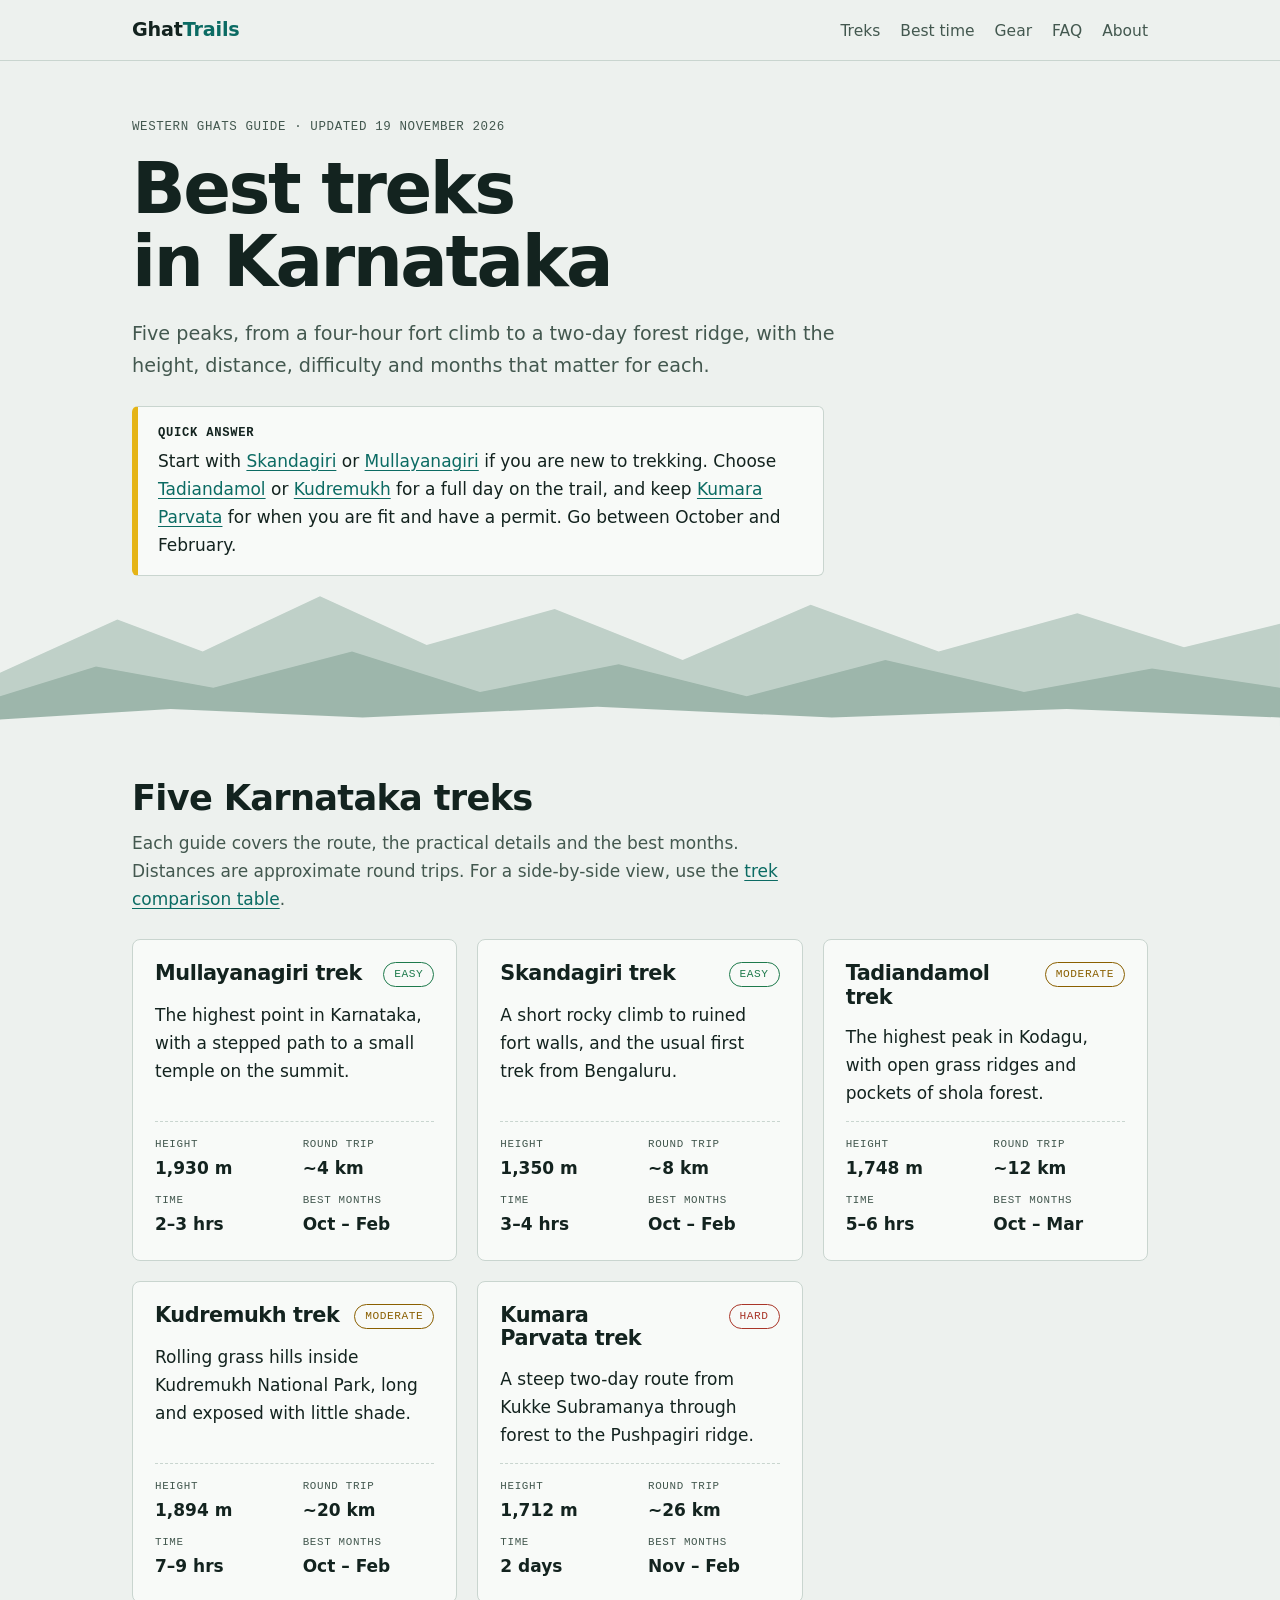
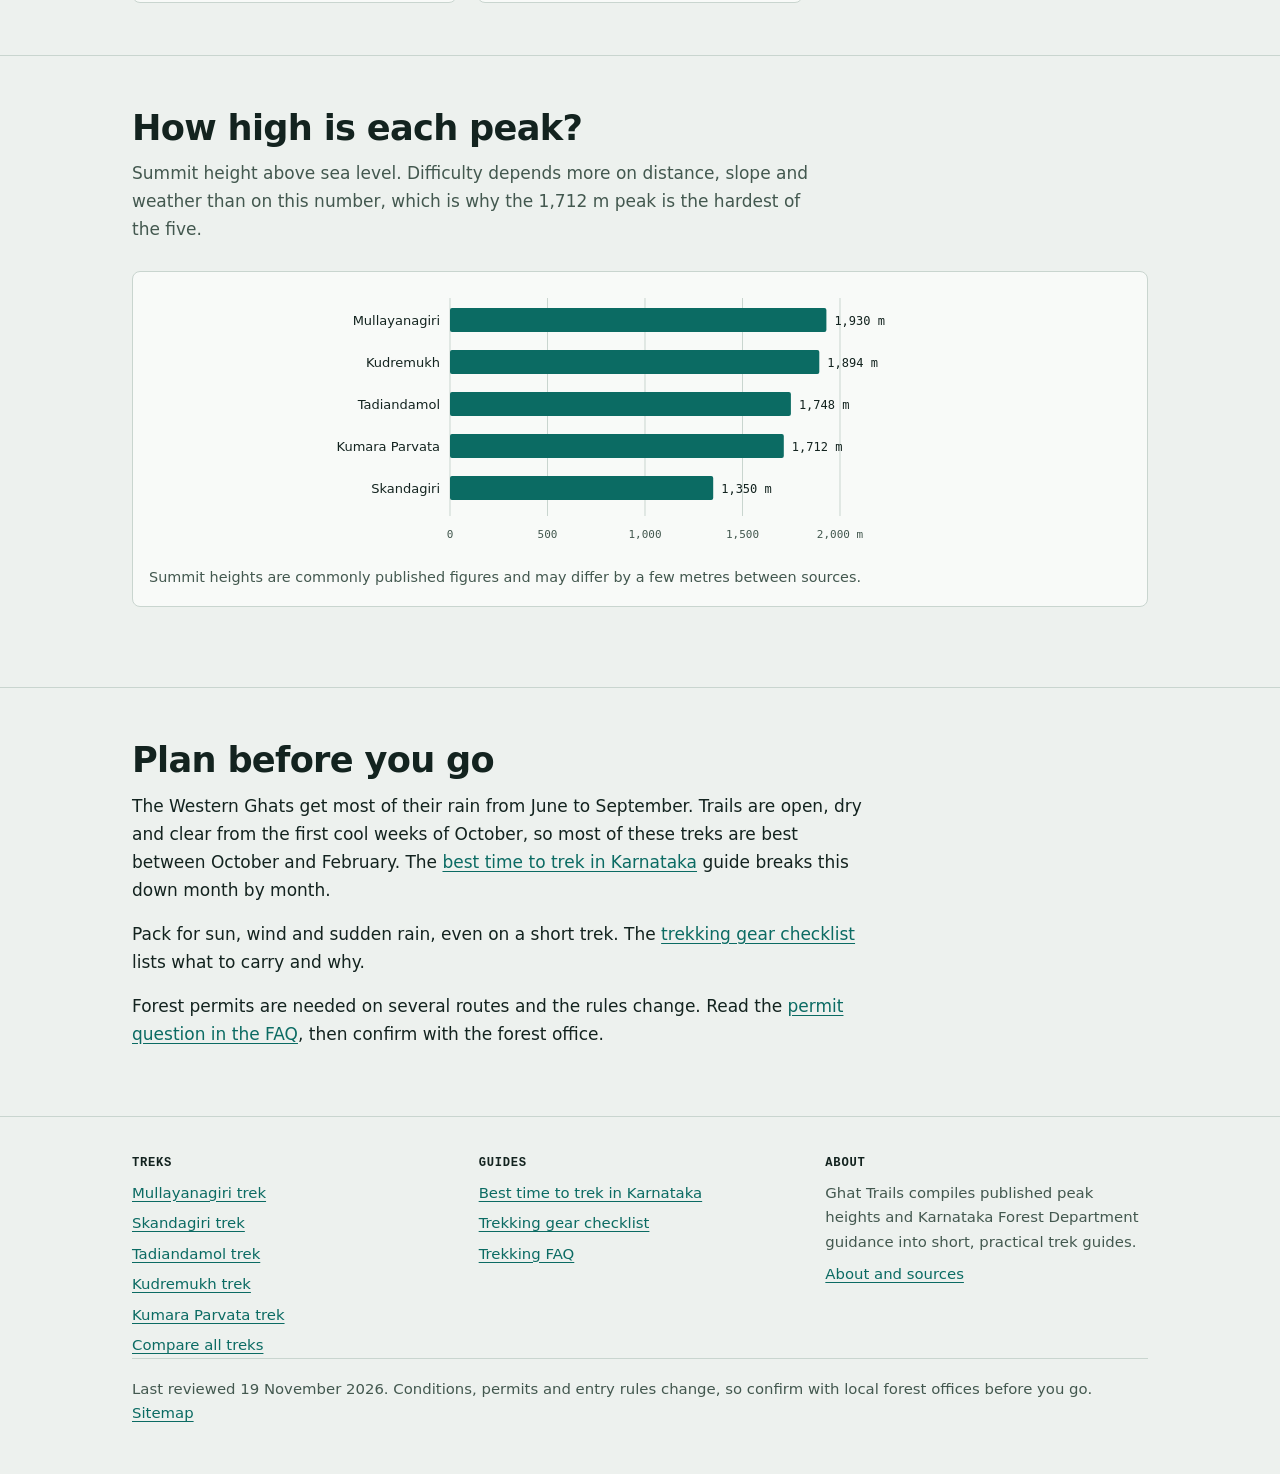
==== index.html @ 675d7906 "Add files via upload" ====
<!doctype html>
<html lang="en-IN">
<head>
<meta charset="utf-8">
<meta name="viewport" content="width=device-width, initial-scale=1">
<title>Best Treks in Karnataka: 5 Peaks Compared | Ghat Trails</title>
<meta name="description" content="Compare five Karnataka treks by height, distance and difficulty, and find the best months to go, from Skandagiri to Kumara Parvata.">
<link rel="canonical" href="https://ghat-trails-karnataka-trekking.netlify.app/">
<meta name="robots" content="index, follow, max-image-preview:large">
<meta name="theme-color" content="#EDF1EE" media="(prefers-color-scheme: light)">
<meta name="theme-color" content="#0E1815" media="(prefers-color-scheme: dark)">
<link rel="icon" href="/img/favicon.svg" type="image/svg+xml">
<meta property="og:site_name" content="Ghat Trails">
<meta property="og:type" content="website">
<meta property="og:title" content="Best Treks in Karnataka: 5 Peaks Compared | Ghat Trails">
<meta property="og:description" content="Compare five Karnataka treks by height, distance and difficulty, and find the best months to go, from Skandagiri to Kumara Parvata.">
<meta property="og:url" content="https://ghat-trails-karnataka-trekking.netlify.app/">
<meta property="og:locale" content="en_IN">
<meta property="og:image" content="https://ghat-trails-karnataka-trekking.netlify.app/img/og-image.png">
<meta property="og:image:width" content="1200">
<meta property="og:image:height" content="630">
<meta property="og:image:alt" content="Layered mountain ridges with the text Best treks in Karnataka">
<meta name="twitter:card" content="summary_large_image">
<meta name="twitter:title" content="Best Treks in Karnataka: 5 Peaks Compared | Ghat Trails">
<meta name="twitter:description" content="Compare five Karnataka treks by height, distance and difficulty, and find the best months to go, from Skandagiri to Kumara Parvata.">
<meta name="twitter:image" content="https://ghat-trails-karnataka-trekking.netlify.app/img/og-image.png">
<link rel="stylesheet" href="/assets/css/style.d037eced.css">
<script type="application/ld+json">{"@context": "https://schema.org", "@type": "WebSite", "name": "Ghat Trails", "url": "https://ghat-trails-karnataka-trekking.netlify.app/", "inLanguage": "en-IN", "publisher": {"@type": "Organization", "name": "Ghat Trails", "url": "https://ghat-trails-karnataka-trekking.netlify.app/"}}</script>
<script type="application/ld+json">{"@context": "https://schema.org", "@type": "ItemList", "name": "Treks in Karnataka", "itemListElement": [{"@type": "ListItem", "position": 1, "name": "Mullayanagiri trek", "url": "https://ghat-trails-karnataka-trekking.netlify.app/treks/mullayanagiri/"}, {"@type": "ListItem", "position": 2, "name": "Skandagiri trek", "url": "https://ghat-trails-karnataka-trekking.netlify.app/treks/skandagiri/"}, {"@type": "ListItem", "position": 3, "name": "Tadiandamol trek", "url": "https://ghat-trails-karnataka-trekking.netlify.app/treks/tadiandamol/"}, {"@type": "ListItem", "position": 4, "name": "Kudremukh trek", "url": "https://ghat-trails-karnataka-trekking.netlify.app/treks/kudremukh/"}, {"@type": "ListItem", "position": 5, "name": "Kumara Parvata trek", "url": "https://ghat-trails-karnataka-trekking.netlify.app/treks/kumara-parvata/"}]}</script>
</head>
<body>
<a class="skip" href="#main">Skip to content</a>
<header class="site-head"><div class="wrap"><a class="brand" href="/">Ghat<span>Trails</span></a>
<nav aria-label="Primary"><ul><li><a href="/treks/">Treks</a></li><li><a href="/guides/best-time-to-trek-in-karnataka/">Best time</a></li><li><a href="/guides/trekking-gear-checklist/">Gear</a></li><li><a href="/faq/">FAQ</a></li><li><a href="/about/">About</a></li></ul></nav></div></header>
<main id="main">
<div class="hero"><div class="wrap">
<p class="meta-line">Western Ghats guide · Updated 19 November 2026</p>
<h1>Best treks in Karnataka</h1>
<p class="lede">Five peaks, from a four-hour fort climb to a two-day forest ridge, with the height, distance, difficulty and months that matter for each.</p>
<div class="quick"><strong>Quick answer</strong><p>Start with <a href="/treks/skandagiri/">Skandagiri</a> or <a href="/treks/mullayanagiri/">Mullayanagiri</a> if you are new to trekking. Choose <a href="/treks/tadiandamol/">Tadiandamol</a> or <a href="/treks/kudremukh/">Kudremukh</a> for a full day on the trail, and keep <a href="/treks/kumara-parvata/">Kumara Parvata</a> for when you are fit and have a permit. Go between October and February.</p></div>
</div>
<img class="ridge" src="/img/ridge.svg" width="1200" height="140" alt="" decoding="async">
</div>
<section class="block" aria-labelledby="treks-h"><div class="wrap">
<h2 id="treks-h">Five Karnataka treks</h2>
<p class="sec-intro">Each guide covers the route, the practical details and the best months. Distances are approximate round trips. For a side-by-side view, use the <a href="/treks/">trek comparison table</a>.</p>
<div class="cards"><article class="card"><div class="card-top"><h3><a href="/treks/mullayanagiri/">Mullayanagiri trek</a></h3><span class="pill easy">Easy</span></div><p>The highest point in Karnataka, with a stepped path to a small temple on the summit.</p><dl class="facts"><div><dt>Height</dt><dd>1,930 m</dd></div><div><dt>Round trip</dt><dd>~4 km</dd></div><div><dt>Time</dt><dd>2–3 hrs</dd></div><div><dt>Best months</dt><dd>Oct – Feb</dd></div></dl></article><article class="card"><div class="card-top"><h3><a href="/treks/skandagiri/">Skandagiri trek</a></h3><span class="pill easy">Easy</span></div><p>A short rocky climb to ruined fort walls, and the usual first trek from Bengaluru.</p><dl class="facts"><div><dt>Height</dt><dd>1,350 m</dd></div><div><dt>Round trip</dt><dd>~8 km</dd></div><div><dt>Time</dt><dd>3–4 hrs</dd></div><div><dt>Best months</dt><dd>Oct – Feb</dd></div></dl></article><article class="card"><div class="card-top"><h3><a href="/treks/tadiandamol/">Tadiandamol trek</a></h3><span class="pill moderate">Moderate</span></div><p>The highest peak in Kodagu, with open grass ridges and pockets of shola forest.</p><dl class="facts"><div><dt>Height</dt><dd>1,748 m</dd></div><div><dt>Round trip</dt><dd>~12 km</dd></div><div><dt>Time</dt><dd>5–6 hrs</dd></div><div><dt>Best months</dt><dd>Oct – Mar</dd></div></dl></article><article class="card"><div class="card-top"><h3><a href="/treks/kudremukh/">Kudremukh trek</a></h3><span class="pill moderate">Moderate</span></div><p>Rolling grass hills inside Kudremukh National Park, long and exposed with little shade.</p><dl class="facts"><div><dt>Height</dt><dd>1,894 m</dd></div><div><dt>Round trip</dt><dd>~20 km</dd></div><div><dt>Time</dt><dd>7–9 hrs</dd></div><div><dt>Best months</dt><dd>Oct – Feb</dd></div></dl></article><article class="card"><div class="card-top"><h3><a href="/treks/kumara-parvata/">Kumara Parvata trek</a></h3><span class="pill hard">Hard</span></div><p>A steep two-day route from Kukke Subramanya through forest to the Pushpagiri ridge.</p><dl class="facts"><div><dt>Height</dt><dd>1,712 m</dd></div><div><dt>Round trip</dt><dd>~26 km</dd></div><div><dt>Time</dt><dd>2 days</dd></div><div><dt>Best months</dt><dd>Nov – Feb</dd></div></dl></article></div>
</div></section>
<section class="block" aria-labelledby="height-h"><div class="wrap">
<h2 id="height-h">How high is each peak?</h2>
<p class="sec-intro">Summit height above sea level. Difficulty depends more on distance, slope and weather than on this number, which is why the 1,712 m peak is the hardest of the five.</p>
<figure class="figure-box"><img src="/img/elevation-all.svg" width="640" height="268" alt="Bar chart of five Karnataka summit heights: Mullayanagiri 1,930 m, Kudremukh 1,894 m, Tadiandamol 1,748 m, Kumara Parvata 1,712 m, Skandagiri 1,350 m." loading="lazy" decoding="async"><figcaption>Summit heights are commonly published figures and may differ by a few metres between sources.</figcaption></figure>
</div></section>
<section class="block" aria-labelledby="plan-h"><div class="wrap">
<h2 id="plan-h">Plan before you go</h2>
<div class="prose">
<p>The Western Ghats get most of their rain from June to September. Trails are open, dry and clear from the first cool weeks of October, so most of these treks are best between October and February. The <a href="/guides/best-time-to-trek-in-karnataka/">best time to trek in Karnataka</a> guide breaks this down month by month.</p>
<p>Pack for sun, wind and sudden rain, even on a short trek. The <a href="/guides/trekking-gear-checklist/">trekking gear checklist</a> lists what to carry and why.</p>
<p>Forest permits are needed on several routes and the rules change. Read the <a href="/faq/#permit">permit question in the FAQ</a>, then confirm with the forest office.</p>
</div>
</div></section>
</main>
<footer class="site-foot"><div class="wrap"><div class="cols"><div><h2>Treks</h2><ul><li><a href="/treks/mullayanagiri/">Mullayanagiri trek</a></li><li><a href="/treks/skandagiri/">Skandagiri trek</a></li><li><a href="/treks/tadiandamol/">Tadiandamol trek</a></li><li><a href="/treks/kudremukh/">Kudremukh trek</a></li><li><a href="/treks/kumara-parvata/">Kumara Parvata trek</a></li><li><a href="/treks/">Compare all treks</a></li></ul></div><div><h2>Guides</h2><ul><li><a href="/guides/best-time-to-trek-in-karnataka/">Best time to trek in Karnataka</a></li><li><a href="/guides/trekking-gear-checklist/">Trekking gear checklist</a></li><li><a href="/faq/">Trekking FAQ</a></li></ul></div><div><h2>About</h2><p>Ghat Trails compiles published peak heights and Karnataka Forest Department guidance into short, practical trek guides.</p><p><a href="/about/">About and sources</a></p></div></div><p class="legal">Last reviewed 19 November 2026. Conditions, permits and entry rules change, so confirm with local forest offices before you go. <a href="/sitemap.xml">Sitemap</a></p></div></footer>
</body>
</html>
---- assets/css/style.d037eced.css ----
:root{
  --bg:#EDF1EE;--surface:#F8FAF8;--ink:#13231F;--muted:#43584F;--line:#C9D5CF;
  --accent:#0B6B63;--accent-ink:#FFFFFF;--flag:#E5B416;
  --easy:#1E7A4C;--mod:#8A5F00;--hard:#A93528;
  --display:"Avenir Next","Segoe UI Variable Display","Segoe UI",system-ui,sans-serif;
  --body:system-ui,-apple-system,"Segoe UI",Roboto,"Noto Sans",sans-serif;
  --mono:ui-monospace,"SF Mono",Menlo,Consolas,monospace;
  color-scheme:light dark;
}
@media (prefers-color-scheme:dark){
  :root{--bg:#0E1815;--surface:#15241F;--ink:#E6EFEA;--muted:#9DB3AB;--line:#2A3C36;
    --accent:#4FC1B5;--accent-ink:#04201C;--easy:#55C68C;--mod:#E5B416;--hard:#F08A7C}
}
*,*::before,*::after{box-sizing:border-box}
html{-webkit-text-size-adjust:100%;scroll-behavior:smooth}
body{margin:0;background:var(--bg);color:var(--ink);font:1.0625rem/1.65 var(--body)}
img{max-width:100%;height:auto;display:block}
a{color:var(--accent);text-underline-offset:3px}
a:focus-visible,button:focus-visible,summary:focus-visible{outline:3px solid var(--accent);outline-offset:3px;border-radius:4px}
.skip{position:absolute;left:-999px;top:8px;background:var(--accent);color:var(--accent-ink);padding:10px 16px;border-radius:6px;z-index:20}
.skip:focus{left:8px}
.wrap{max-width:1080px;margin-inline:auto;padding-inline:clamp(16px,4vw,32px)}

.site-head{border-bottom:1px solid var(--line)}
.site-head .wrap{display:flex;flex-wrap:wrap;align-items:center;justify-content:space-between;gap:8px 24px;padding-block:14px}
.brand{font-family:var(--display);font-weight:800;font-size:1.2rem;letter-spacing:-.01em;color:var(--ink);text-decoration:none}
.brand span{color:var(--accent)}
.site-head ul{display:flex;flex-wrap:wrap;gap:4px 20px;list-style:none;margin:0;padding:0}
.site-head nav a{color:var(--muted);text-decoration:none;padding:6px 0;border-bottom:2px solid transparent;font-size:.97rem}
.site-head nav a:hover,.site-head nav a[aria-current]{color:var(--ink);border-bottom-color:var(--accent)}

.hero{position:relative;overflow:hidden}
.hero .wrap{position:relative;z-index:1;padding-block:56px 150px}
.ridge{position:absolute;left:0;bottom:0;width:100%;height:auto}
.meta-line{font-family:var(--mono);font-size:.78rem;letter-spacing:.05em;text-transform:uppercase;color:var(--muted);margin:0 0 16px}
h1,h2,h3{font-family:var(--display);line-height:1.12;letter-spacing:-.02em;text-wrap:balance}
h1{font-size:clamp(2.3rem,7vw,4.4rem);font-weight:800;letter-spacing:-.035em;line-height:1.03;margin:0 0 20px;max-width:15ch}
.page-head h1{font-size:clamp(2rem,5.5vw,3.2rem);max-width:22ch}
h2{font-size:clamp(1.6rem,3.6vw,2.2rem);font-weight:750;margin:0 0 12px}
h3{font-size:1.3rem;font-weight:700;margin:0}
.lede{font-size:1.2rem;max-width:58ch;color:var(--muted);margin:0 0 24px}
.quick{display:grid;gap:4px;max-width:64ch;background:var(--surface);border:1px solid var(--line);border-left:6px solid var(--flag);border-radius:6px;padding:16px 20px}
.quick strong{font-family:var(--mono);font-size:.76rem;letter-spacing:.06em;text-transform:uppercase}
.quick p{margin:0}

.block{padding-block:52px}
.block+.block{border-top:1px solid var(--line)}
.sec-intro{max-width:64ch;color:var(--muted);margin:0 0 26px}
.page-head{padding-block:28px 8px}
.crumbs{list-style:none;margin:0;padding:18px 0 0;display:flex;flex-wrap:wrap;gap:4px 8px;font-size:.9rem;color:var(--muted)}
.crumbs li+li::before{content:"/";margin-right:8px;color:var(--line)}
.crumbs a{color:var(--muted)}
.prose{max-width:68ch}
.prose h2{margin-top:2.4rem}
.prose p{margin:0 0 1rem}
.prose ul{padding-left:1.2rem}
.prose li{margin-bottom:.5rem}

.cards{display:grid;grid-template-columns:repeat(auto-fit,minmax(min(100%,320px),1fr));gap:20px}
.card{background:var(--surface);border:1px solid var(--line);border-radius:8px;padding:22px;display:flex;flex-direction:column;gap:14px;min-width:0}
.card-top{display:flex;justify-content:space-between;align-items:flex-start;gap:12px}
.card h3 a{color:var(--ink);text-decoration:none}
.card h3 a:hover{color:var(--accent);text-decoration:underline}
.card p{margin:0}
.pill{font-family:var(--mono);font-size:.7rem;letter-spacing:.05em;text-transform:uppercase;border:1px solid currentColor;border-radius:999px;padding:2px 10px;white-space:nowrap}
.pill.easy{color:var(--easy)}.pill.moderate{color:var(--mod)}.pill.hard{color:var(--hard)}
.facts{display:grid;grid-template-columns:1fr 1fr;gap:10px 16px;margin:auto 0 0;padding-top:14px;border-top:1px dashed var(--line)}
.facts div{min-width:0}
.facts dt{font-family:var(--mono);font-size:.68rem;letter-spacing:.06em;text-transform:uppercase;color:var(--muted)}
.facts dd{margin:0;font-weight:600;font-variant-numeric:tabular-nums;overflow-wrap:anywhere}
.facts-lg{grid-template-columns:repeat(auto-fit,minmax(150px,1fr));background:var(--surface);border:1px solid var(--line);border-radius:8px;padding:18px 20px;margin:24px 0 8px}

.figure-box{margin:28px 0;background:var(--surface);border:1px solid var(--line);border-radius:8px;padding:16px}
.figure-box img{width:100%;max-width:640px;margin-inline:auto}
.figure-box figcaption{color:var(--muted);font-size:.9rem;margin-top:10px}

.table-wrap{overflow-x:auto;border:1px solid var(--line);border-radius:8px;background:var(--surface)}
table{border-collapse:collapse;width:100%;min-width:680px}
caption{text-align:left;padding:14px 16px;color:var(--muted);font-size:.92rem}
th,td{padding:12px 16px;text-align:left;border-top:1px solid var(--line);vertical-align:top}
thead th{font-family:var(--mono);font-size:.7rem;letter-spacing:.06em;text-transform:uppercase;color:var(--muted)}
tbody th{font-weight:600}
td{font-variant-numeric:tabular-nums}

.filters{display:flex;flex-wrap:wrap;gap:8px;margin:0 0 16px}
.filters button{font:inherit;font-size:.95rem;padding:8px 16px;border-radius:999px;cursor:pointer;background:transparent;color:var(--ink);border:1px solid var(--line)}
.filters button:hover{border-color:var(--accent)}
.filters button[aria-pressed="true"]{background:var(--accent);color:var(--accent-ink);border-color:var(--accent)}
.status{color:var(--muted);font-size:.9rem;margin:0 0 12px;min-height:1.5em}

.months{display:grid;grid-template-columns:repeat(12,1fr);gap:4px;margin:0 0 18px;padding:0;list-style:none}
.months li{text-align:center;padding:10px 0 8px;border-radius:4px;font-family:var(--mono);font-size:.78rem;border:1px solid var(--line);background:var(--surface)}
.months .best{background:var(--accent);color:var(--accent-ink);border-color:var(--accent)}
.months .warm{background:transparent;border-style:dashed}
.months .rain{color:var(--muted);background:repeating-linear-gradient(135deg,transparent 0 5px,var(--line) 5px 6px)}
.legend{display:flex;flex-wrap:wrap;gap:8px 22px;font-size:.92rem;color:var(--muted);list-style:none;padding:0;margin:0 0 24px}
.legend li::before{content:"";display:inline-block;width:12px;height:12px;border-radius:3px;margin-right:8px;vertical-align:-1px;border:1px solid var(--line)}
.legend .l-best::before{background:var(--accent);border-color:var(--accent)}
.legend .l-warm::before{border-style:dashed}
.legend .l-rain::before{background:repeating-linear-gradient(135deg,transparent 0 3px,var(--line) 3px 4px)}
@media (max-width:560px){.months{grid-template-columns:repeat(6,1fr)}}

.checklist{list-style:none;margin:0;padding:0;display:grid;grid-template-columns:repeat(auto-fit,minmax(min(100%,280px),1fr));gap:0 32px}
.checklist li{padding:12px 0;border-bottom:1px solid var(--line);margin:0}
.checklist b{display:block;font-family:var(--display)}
.checklist span{color:var(--muted);font-size:.95rem}

.faq{max-width:760px}
details{border-bottom:1px solid var(--line)}
summary{cursor:pointer;list-style:none;padding:18px 36px 18px 0;font-family:var(--display);font-weight:700;font-size:1.1rem;position:relative}
summary::-webkit-details-marker{display:none}
summary::after{content:"+";position:absolute;right:4px;top:14px;font-size:1.6rem;font-weight:500;color:var(--accent)}
details[open] summary::after{content:"\2212"}
details p{margin:0 0 20px;max-width:62ch}
.linklist{list-style:none;margin:0;padding:0;display:grid;gap:10px}
.related{padding-block:44px;border-top:1px solid var(--line);margin-top:40px}

.site-foot{border-top:1px solid var(--line);padding-block:40px;color:var(--muted);font-size:.93rem}
.site-foot .cols{display:grid;grid-template-columns:repeat(auto-fit,minmax(min(100%,220px),1fr));gap:24px}
.site-foot h2{font-family:var(--mono);font-size:.76rem;letter-spacing:.06em;text-transform:uppercase;color:var(--ink);margin:0 0 10px}
.site-foot ul{list-style:none;margin:0;padding:0;display:grid;gap:6px}
.site-foot p{margin:0 0 8px}
.legal{margin-top:28px;padding-top:18px;border-top:1px solid var(--line)}

@media (prefers-reduced-motion:reduce){html{scroll-behavior:auto}*{transition:none!important}}
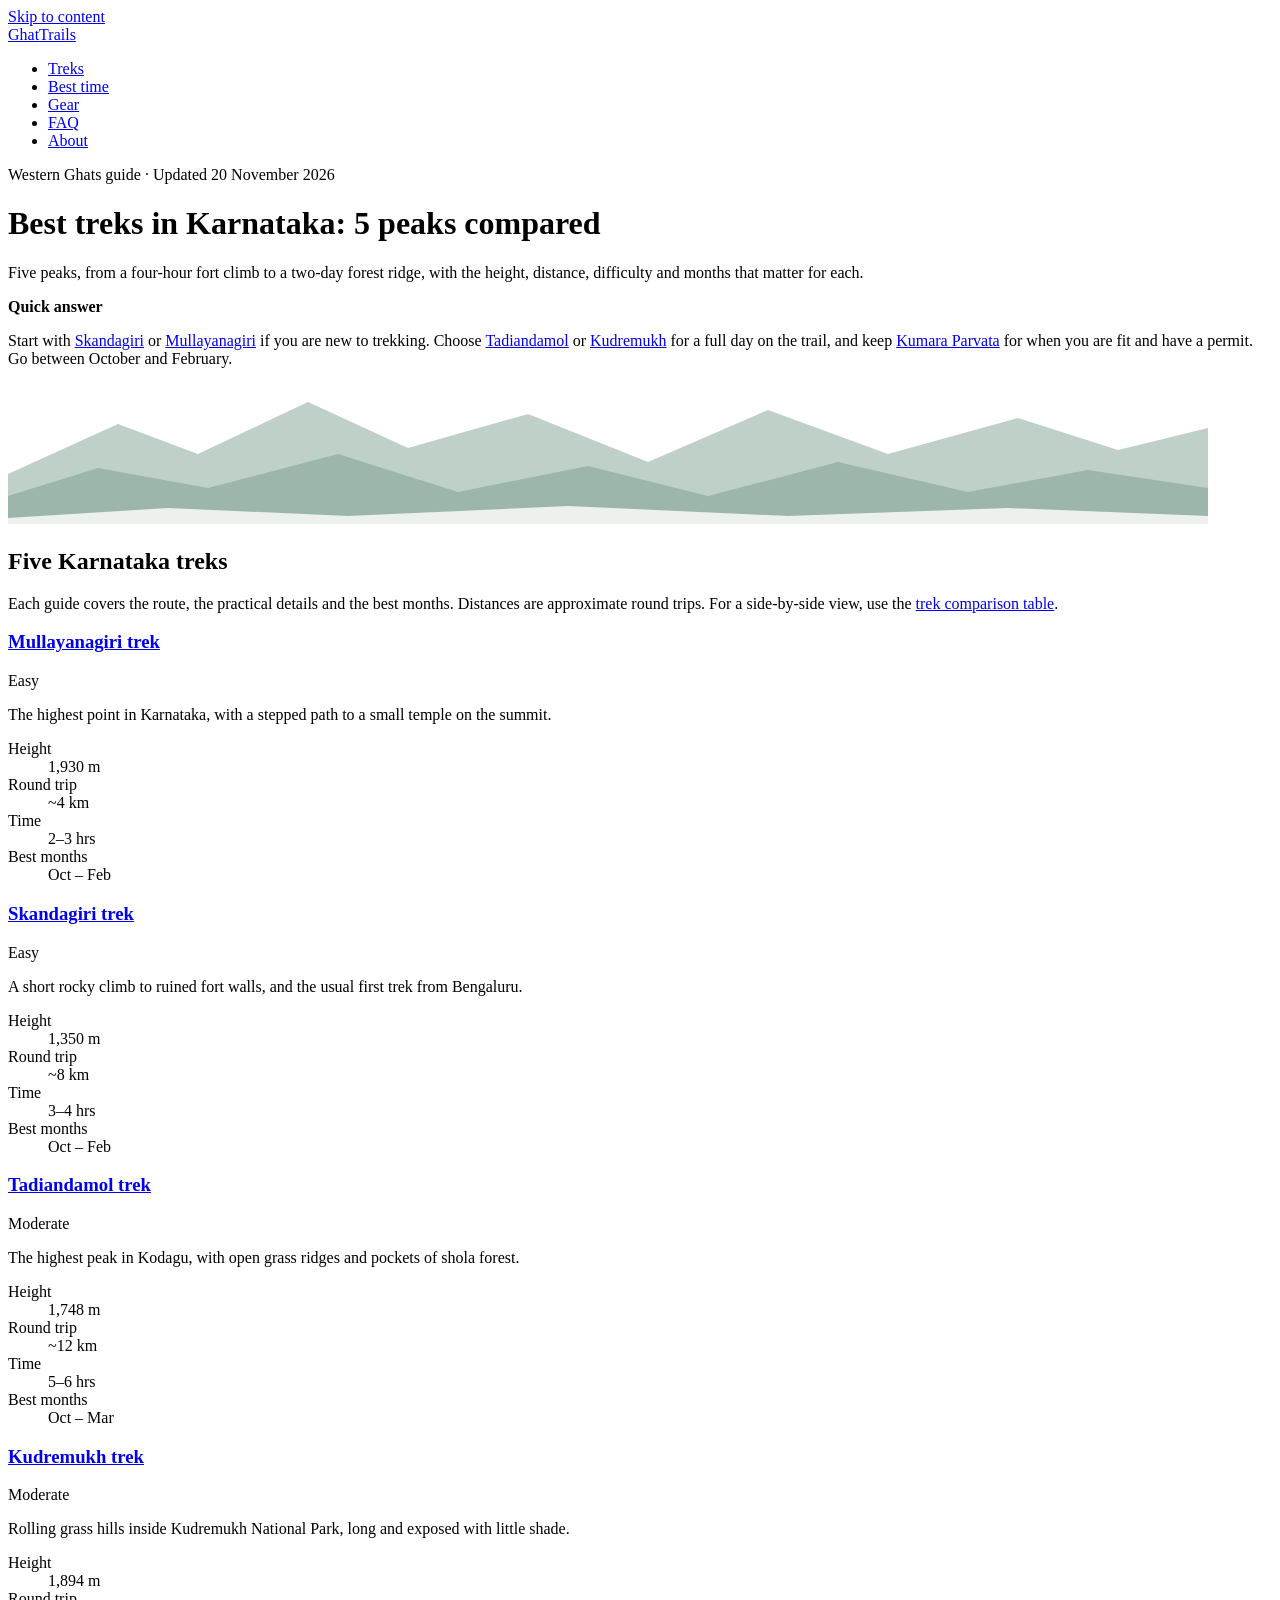
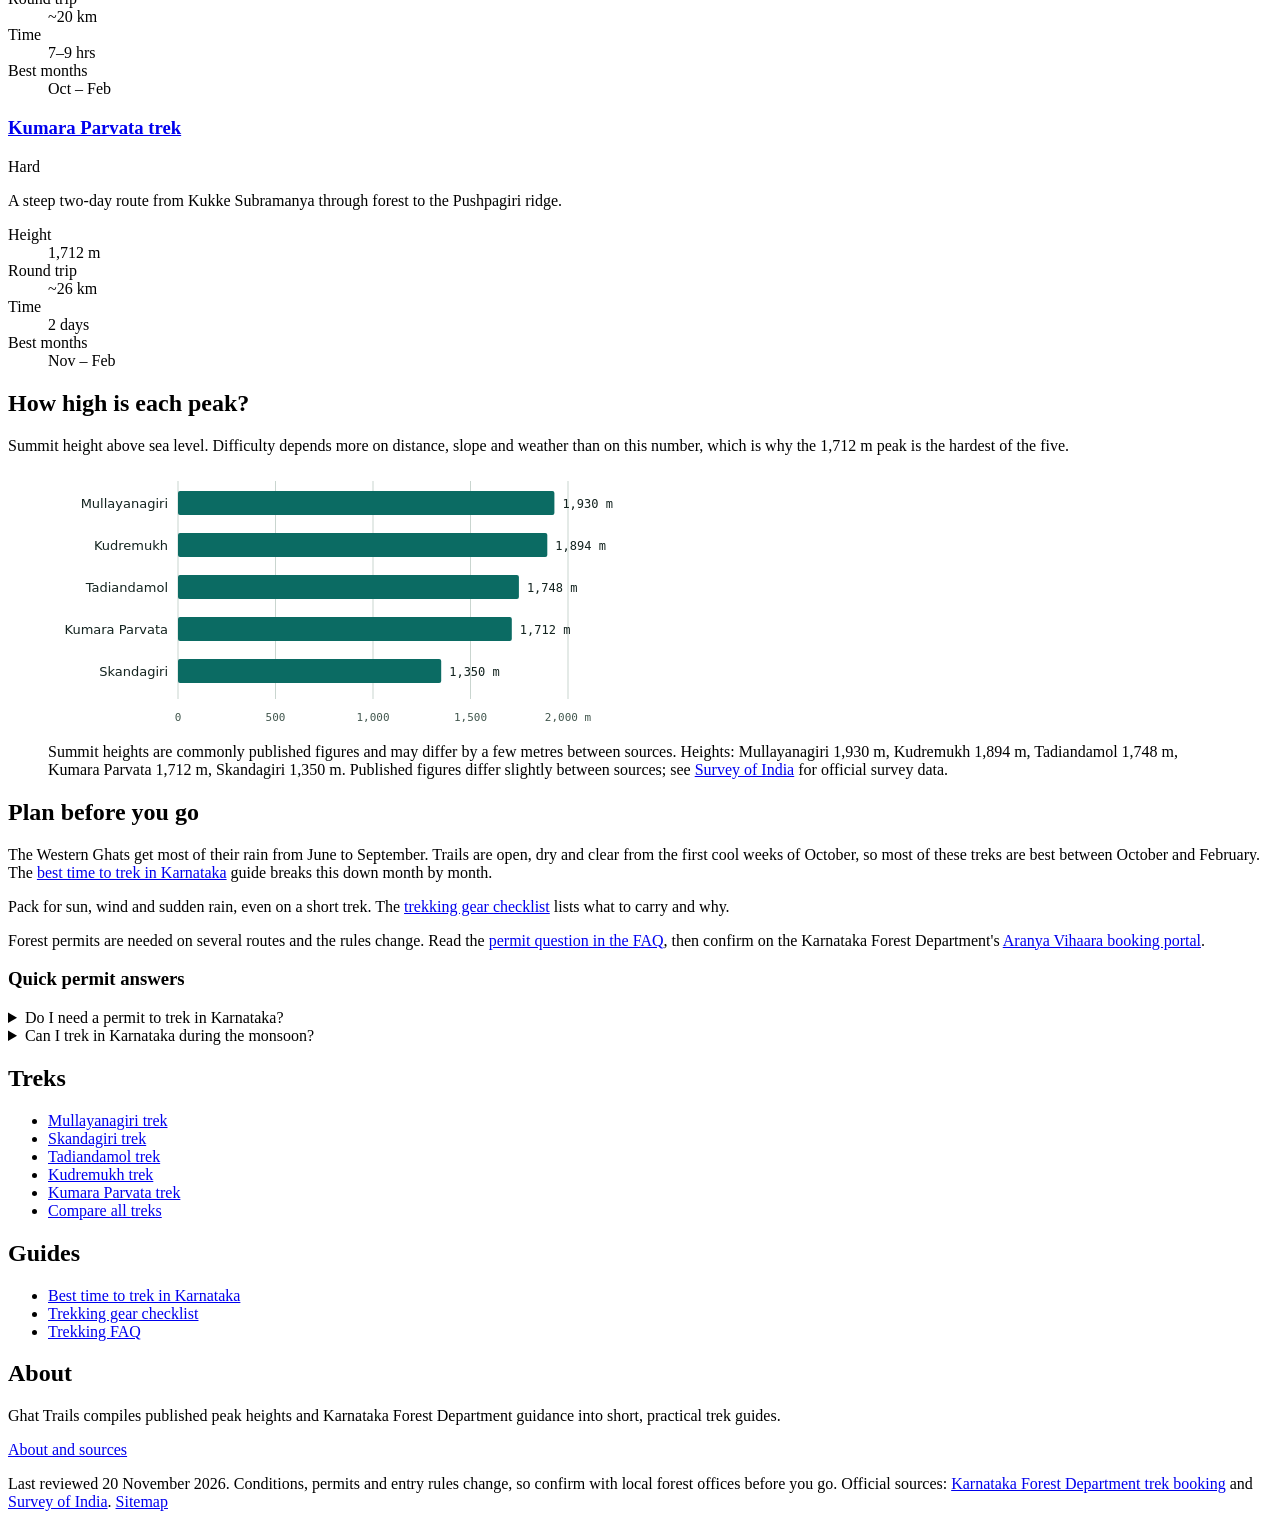
==== commit 1c3a6bca: "Update index.html" ====
--- a/index.html
+++ b/index.html
@@ -16,17 +16,21 @@
 <meta property="og:description" content="Compare five Karnataka treks by height, distance and difficulty, and find the best months to go, from Skandagiri to Kumara Parvata.">
 <meta property="og:url" content="https://ghat-trails-karnataka-trekking.netlify.app/">
 <meta property="og:locale" content="en_IN">
-<meta property="og:image" content="https://ghat-trails-karnataka-trekking.netlify.app/img/og-image.png">
+<meta property="og:image" content="https://ghat-trails-karnataka-trekking.netlify.app/img/og-home.png">
 <meta property="og:image:width" content="1200">
 <meta property="og:image:height" content="630">
-<meta property="og:image:alt" content="Layered mountain ridges with the text Best treks in Karnataka">
+<meta property="og:image:alt" content="Ghat Trails card reading “Best treks in Karnataka” over layered green mountain ridges">
 <meta name="twitter:card" content="summary_large_image">
 <meta name="twitter:title" content="Best Treks in Karnataka: 5 Peaks Compared | Ghat Trails">
 <meta name="twitter:description" content="Compare five Karnataka treks by height, distance and difficulty, and find the best months to go, from Skandagiri to Kumara Parvata.">
-<meta name="twitter:image" content="https://ghat-trails-karnataka-trekking.netlify.app/img/og-image.png">
-<link rel="stylesheet" href="/assets/css/style.d037eced.css">
+<meta name="twitter:image" content="https://ghat-trails-karnataka-trekking.netlify.app/img/og-home.png">
+<link rel="preload" href="/assets/fonts/bricolage-grotesque-latin-wght.woff2" as="font" type="font/woff2" crossorigin>
+<link rel="preload" href="/assets/fonts/inter-latin-wght.woff2" as="font" type="font/woff2" crossorigin>
+<link rel="stylesheet" href="/assets/css/style.749cd952.css">
 <script type="application/ld+json">{"@context": "https://schema.org", "@type": "WebSite", "name": "Ghat Trails", "url": "https://ghat-trails-karnataka-trekking.netlify.app/", "inLanguage": "en-IN", "publisher": {"@type": "Organization", "name": "Ghat Trails", "url": "https://ghat-trails-karnataka-trekking.netlify.app/"}}</script>
 <script type="application/ld+json">{"@context": "https://schema.org", "@type": "ItemList", "name": "Treks in Karnataka", "itemListElement": [{"@type": "ListItem", "position": 1, "name": "Mullayanagiri trek", "url": "https://ghat-trails-karnataka-trekking.netlify.app/treks/mullayanagiri/"}, {"@type": "ListItem", "position": 2, "name": "Skandagiri trek", "url": "https://ghat-trails-karnataka-trekking.netlify.app/treks/skandagiri/"}, {"@type": "ListItem", "position": 3, "name": "Tadiandamol trek", "url": "https://ghat-trails-karnataka-trekking.netlify.app/treks/tadiandamol/"}, {"@type": "ListItem", "position": 4, "name": "Kudremukh trek", "url": "https://ghat-trails-karnataka-trekking.netlify.app/treks/kudremukh/"}, {"@type": "ListItem", "position": 5, "name": "Kumara Parvata trek", "url": "https://ghat-trails-karnataka-trekking.netlify.app/treks/kumara-parvata/"}]}</script>
+<script type="application/ld+json">{"@context": "https://schema.org", "@type": "WebPage", "name": "Best Treks in Karnataka: 5 Peaks Compared", "url": "https://ghat-trails-karnataka-trekking.netlify.app/", "inLanguage": "en-IN", "datePublished": "2026-11-19", "dateModified": "2026-11-20", "author": {"@type": "Organization", "name": "Ghat Trails", "url": "https://ghat-trails-karnataka-trekking.netlify.app/about/"}, "publisher": {"@type": "Organization", "name": "Ghat Trails", "url": "https://ghat-trails-karnataka-trekking.netlify.app/"}, "primaryImageOfPage": {"@type": "ImageObject", "url": "https://ghat-trails-karnataka-trekking.netlify.app/img/og-home.png"}}</script>
+<script type="application/ld+json">{"@context": "https://schema.org", "@type": "FAQPage", "mainEntity": [{"@type": "Question", "name": "Do I need a permit to trek in Karnataka?", "acceptedAnswer": {"@type": "Answer", "text": "Many popular routes, including Kudremukh and Kumara Parvata, cross forest land and need advance permission from the Karnataka Forest Department. Rules change, so confirm on the official booking portal before you travel."}}, {"@type": "Question", "name": "Can I trek in Karnataka during the monsoon?", "acceptedAnswer": {"@type": "Answer", "text": "Not on most Western Ghats routes. Heavy rain, leeches, slippery rock and temporary forest closures make June to September risky. Short, low-altitude walks are the safer choice."}}]}</script>
 </head>
 <body>
 <a class="skip" href="#main">Skip to content</a>
@@ -34,8 +38,8 @@
 <nav aria-label="Primary"><ul><li><a href="/treks/">Treks</a></li><li><a href="/guides/best-time-to-trek-in-karnataka/">Best time</a></li><li><a href="/guides/trekking-gear-checklist/">Gear</a></li><li><a href="/faq/">FAQ</a></li><li><a href="/about/">About</a></li></ul></nav></div></header>
 <main id="main">
 <div class="hero"><div class="wrap">
-<p class="meta-line">Western Ghats guide · Updated 19 November 2026</p>
-<h1>Best treks in Karnataka</h1>
+<p class="meta-line">Western Ghats guide · Updated <time datetime="2026-11-20">20 November 2026</time></p>
+<h1>Best treks in Karnataka: 5 peaks compared</h1>
 <p class="lede">Five peaks, from a four-hour fort climb to a two-day forest ridge, with the height, distance, difficulty and months that matter for each.</p>
 <div class="quick"><strong>Quick answer</strong><p>Start with <a href="/treks/skandagiri/">Skandagiri</a> or <a href="/treks/mullayanagiri/">Mullayanagiri</a> if you are new to trekking. Choose <a href="/treks/tadiandamol/">Tadiandamol</a> or <a href="/treks/kudremukh/">Kudremukh</a> for a full day on the trail, and keep <a href="/treks/kumara-parvata/">Kumara Parvata</a> for when you are fit and have a permit. Go between October and February.</p></div>
 </div>
@@ -49,17 +53,19 @@
 <section class="block" aria-labelledby="height-h"><div class="wrap">
 <h2 id="height-h">How high is each peak?</h2>
 <p class="sec-intro">Summit height above sea level. Difficulty depends more on distance, slope and weather than on this number, which is why the 1,712 m peak is the hardest of the five.</p>
-<figure class="figure-box"><img src="/img/elevation-all.svg" width="640" height="268" alt="Bar chart of five Karnataka summit heights: Mullayanagiri 1,930 m, Kudremukh 1,894 m, Tadiandamol 1,748 m, Kumara Parvata 1,712 m, Skandagiri 1,350 m." loading="lazy" decoding="async"><figcaption>Summit heights are commonly published figures and may differ by a few metres between sources.</figcaption></figure>
+<figure class="figure-box"><img src="/img/elevation-all.svg" width="640" height="268" alt="Bar chart of five Karnataka summit heights, from Mullayanagiri at 1,930 m to Skandagiri at 1,350 m." loading="lazy" decoding="async"><figcaption>Summit heights are commonly published figures and may differ by a few metres between sources. Heights: Mullayanagiri 1,930 m, Kudremukh 1,894 m, Tadiandamol 1,748 m, Kumara Parvata 1,712 m, Skandagiri 1,350 m. Published figures differ slightly between sources; see <a href="https://surveyofindia.gov.in/" target="_blank" rel="noopener noreferrer">Survey of India</a> for official survey data.</figcaption></figure>
 </div></section>
 <section class="block" aria-labelledby="plan-h"><div class="wrap">
 <h2 id="plan-h">Plan before you go</h2>
 <div class="prose">
 <p>The Western Ghats get most of their rain from June to September. Trails are open, dry and clear from the first cool weeks of October, so most of these treks are best between October and February. The <a href="/guides/best-time-to-trek-in-karnataka/">best time to trek in Karnataka</a> guide breaks this down month by month.</p>
 <p>Pack for sun, wind and sudden rain, even on a short trek. The <a href="/guides/trekking-gear-checklist/">trekking gear checklist</a> lists what to carry and why.</p>
-<p>Forest permits are needed on several routes and the rules change. Read the <a href="/faq/#permit">permit question in the FAQ</a>, then confirm with the forest office.</p>
+<p>Forest permits are needed on several routes and the rules change. Read the <a href="/faq/#permit">permit question in the FAQ</a>, then confirm on the Karnataka Forest Department's <a href="https://aranyavihaara.karnataka.gov.in/" target="_blank" rel="noopener noreferrer">Aranya Vihaara booking portal</a>.</p>
 </div>
+<h3 class="faq-h">Quick permit answers</h3>
+<div class="faq"><details id="permit-needed"><summary>Do I need a permit to trek in Karnataka?</summary><p>Many popular routes, including <a href="/treks/kudremukh/">Kudremukh</a> and <a href="/treks/kumara-parvata/">Kumara Parvata</a>, cross forest land and need advance permission from the Karnataka Forest Department. Rules change, so confirm on the official <a href="https://aranyavihaara.karnataka.gov.in/" target="_blank" rel="noopener noreferrer">booking portal</a> before you travel.</p></details><details id="permit-monsoon"><summary>Can I trek in Karnataka during the monsoon?</summary><p>Not on most Western Ghats routes. Heavy rain, leeches, slippery rock and temporary forest closures make June to September risky. Short, low-altitude walks are the safer choice.</p></details></div>
 </div></section>
 </main>
-<footer class="site-foot"><div class="wrap"><div class="cols"><div><h2>Treks</h2><ul><li><a href="/treks/mullayanagiri/">Mullayanagiri trek</a></li><li><a href="/treks/skandagiri/">Skandagiri trek</a></li><li><a href="/treks/tadiandamol/">Tadiandamol trek</a></li><li><a href="/treks/kudremukh/">Kudremukh trek</a></li><li><a href="/treks/kumara-parvata/">Kumara Parvata trek</a></li><li><a href="/treks/">Compare all treks</a></li></ul></div><div><h2>Guides</h2><ul><li><a href="/guides/best-time-to-trek-in-karnataka/">Best time to trek in Karnataka</a></li><li><a href="/guides/trekking-gear-checklist/">Trekking gear checklist</a></li><li><a href="/faq/">Trekking FAQ</a></li></ul></div><div><h2>About</h2><p>Ghat Trails compiles published peak heights and Karnataka Forest Department guidance into short, practical trek guides.</p><p><a href="/about/">About and sources</a></p></div></div><p class="legal">Last reviewed 19 November 2026. Conditions, permits and entry rules change, so confirm with local forest offices before you go. <a href="/sitemap.xml">Sitemap</a></p></div></footer>
+<footer class="site-foot"><div class="wrap"><div class="cols"><div><h2>Treks</h2><ul><li><a href="/treks/mullayanagiri/">Mullayanagiri trek</a></li><li><a href="/treks/skandagiri/">Skandagiri trek</a></li><li><a href="/treks/tadiandamol/">Tadiandamol trek</a></li><li><a href="/treks/kudremukh/">Kudremukh trek</a></li><li><a href="/treks/kumara-parvata/">Kumara Parvata trek</a></li><li><a href="/treks/">Compare all treks</a></li></ul></div><div><h2>Guides</h2><ul><li><a href="/guides/best-time-to-trek-in-karnataka/">Best time to trek in Karnataka</a></li><li><a href="/guides/trekking-gear-checklist/">Trekking gear checklist</a></li><li><a href="/faq/">Trekking FAQ</a></li></ul></div><div><h2>About</h2><p>Ghat Trails compiles published peak heights and Karnataka Forest Department guidance into short, practical trek guides.</p><p><a href="/about/">About and sources</a></p></div></div><p class="legal">Last reviewed <time datetime="2026-11-20">20 November 2026</time>. Conditions, permits and entry rules change, so confirm with local forest offices before you go. Official sources: <a href="https://aranyavihaara.karnataka.gov.in/" target="_blank" rel="noopener noreferrer">Karnataka Forest Department trek booking</a> and <a href="https://surveyofindia.gov.in/" target="_blank" rel="noopener noreferrer">Survey of India</a>. <a href="/sitemap.xml">Sitemap</a></p></div></footer>
 </body>
 </html>
